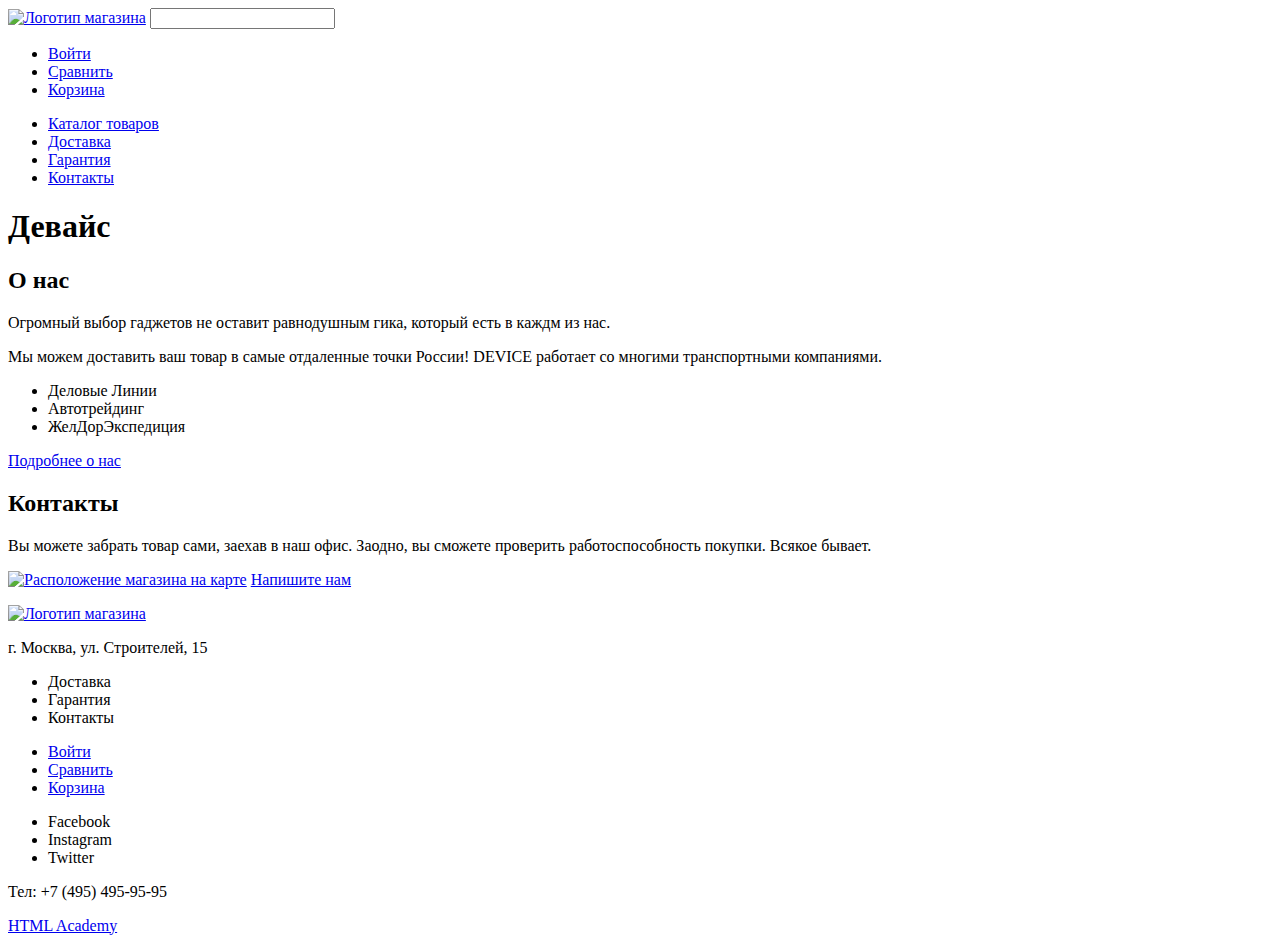
==== index.html @ 6d10e08c "Частичная разметка проекта" ====
<!DOCTYPE html>
<html lang="ru">
    <head>
        <meta charset="utf-8">
        <title>Девайс</title>
    </head>
    <body> 
        <header class="main-header">
            <nav class="header-navigation">
                <a href="#" class="main-site-logo"><img src="#" alt="Логотип магазина "DEVICE""></a>
                <input class="products-seacher" type="search">
                <ul class="user-navigation">
                    <li><a href="#">Войти</a></li>
                    <li><a href="#">Сравнить</a></li>
                    <li><a href="#">Корзина</a></li>
                </ul>
                <ul class="site-navigation">
                    <li><a href="#">Каталог товаров</a></li>
                    <li><a href="#">Доставка</a></li>
                    <li><a href="#">Гарантия</a></li>
                    <li><a href="#">Контакты</a></li>
                </ul>
            </nav>
        </header>
        <main class="container">
            <h1>Девайс</h1>
            <!--omitted page part-->
            <section class="info">
                <h2>О нас</h2>
                <p>
                  Огромный выбор гаджетов не оставит равнодушным гика,
                  который есть в каждм из нас.
                </p>
                <p>
                  Мы можем доставить ваш товар в самые отдаленные точки России! 
                  DEVICE работает со многими транспортными компаниями.
                </p>
                <ul class="info-partners-list">
                    <li class="partner-item">Деловые Линии</li>
                    <li class="partner-item">Автотрейдинг</li>
                    <li class="partner-item">ЖелДорЭкспедиция</li>
                </ul>
                <a class="button info-show-more" href="#">Подробнее о нас</a>
            </section>
            <section class="contacts">
                <h2>Контакты</h2>
                <p>
                  Вы можете забрать товар сами, заехав в наш офис. 
                  Заодно, вы сможете проверить работоспособность покупки. Всякое бывает.
                </p>
                <a href="#"><img src="#" alt="Расположение магазина на карте"></a>
                <a class="button contacts-write-us" href="#">Напишите нам</a>
            </section>
        </main>
        <footer class="main-footer">
            <p><a href="#" class="main-site-logo"><img src="#" alt="Логотип магазина "DEVICE""></a></p>
            <p class="footer-address">
              г. Москва, ул. Строителей, 15
            </p>
            <ul class="footer-features-list">
              <li class="footer-feature-item">Доставка</li>
              <li class="footer-feature-item">Гарантия</li>
              <li class="footer-feature-item">Контакты</li>
            </ul>
            <nav class="footer-navigation">
                <ul class="footer-user-navigation">
                  <li><a href="#">Войти</a></li>
                  <li><a href="#">Сравнить</a></li>
                  <li><a href="#">Корзина</a></li>
                </ul>
            </nav>
            <p class="footer-contacts"></p>
            <ul class="footer-social-list">
              <li class="footer-social-item">Facebook</li>
              <li class="footer-social-item">Instagram</li>
              <li class="footer-social-item">Twitter</li>
            </ul>
            <p class="footer-tel">
              Тел: +7 (495) 495-95-95
            </p>
            <p class="footer-copyright">
              <a href="https://htmlacademy.ru">HTML Academy</a>
            </p>
        </footer>
    </body>
</html>
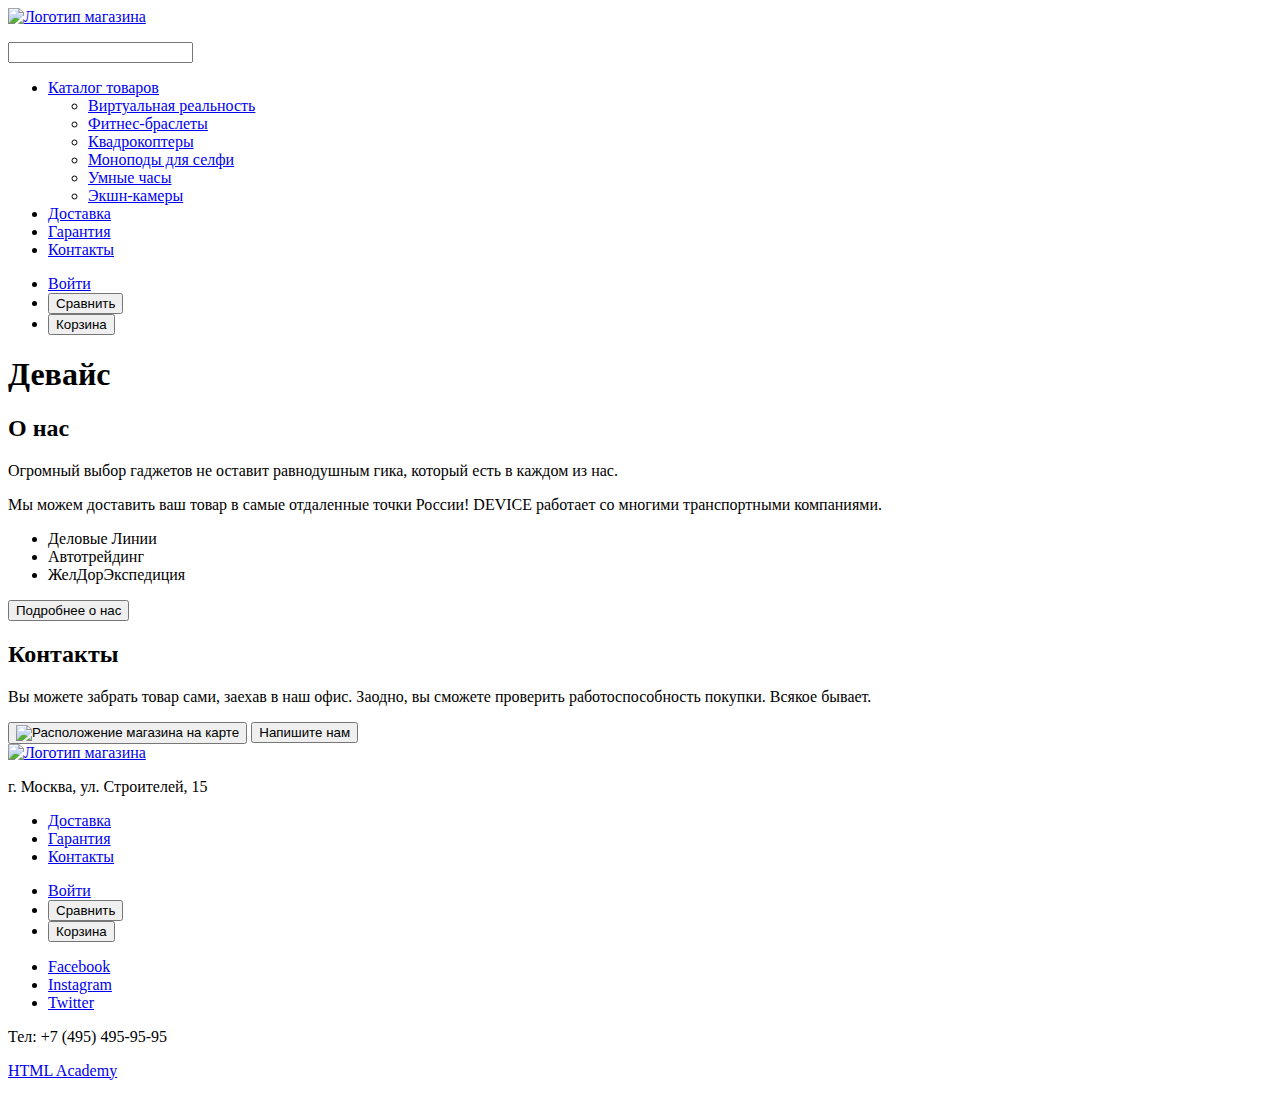
==== commit cc353180: "Подкорректировал формы" ====
--- a/index.html
+++ b/index.html
@@ -1,35 +1,75 @@
 <!DOCTYPE html>
 <html lang="ru">
     <head>
-        <meta charset="utf-8">
+        <meta charset="utf-8"> 
+        <link href="https://fonts.googleapis.com/css?family=Open+Sans:300" rel="stylesheet"> 
+        <link rel="stylesheet" href="./css/style.css">
         <title>Девайс</title>
     </head>
     <body> 
         <header class="main-header">
             <nav class="header-navigation">
-                <a href="#" class="main-site-logo"><img src="#" alt="Логотип магазина "DEVICE""></a>
-                <input class="products-seacher" type="search">
-                <ul class="user-navigation">
-                    <li><a href="#">Войти</a></li>
-                    <li><a href="#">Сравнить</a></li>
-                    <li><a href="#">Корзина</a></li>
-                </ul>
+                <a href="/" class="main-site-logo">
+                    <img src="img/content/logo-header.png" width="149" height="53" alt="Логотип магазина">
+                </a>
+                <p>
+                    <input type="search">
+                </p>
                 <ul class="site-navigation">
-                    <li><a href="#">Каталог товаров</a></li>
-                    <li><a href="#">Доставка</a></li>
-                    <li><a href="#">Гарантия</a></li>
-                    <li><a href="#">Контакты</a></li>
+                    <li>
+                        <a href="#">Каталог товаров</a>
+                        <ul class="site-navigation__catalog-list visually-hidden">
+                            <li>
+                                <a href="#">Виртуальная реальность</a>
+                            </li>
+                            <li>
+                                <a href="#">Фитнес-браслеты</a>
+                            </li>
+                            <li>
+                                <a href="#">Квадрокоптеры</a>
+                            </li>
+                            <li>
+                                <a href="#">Моноподы для селфи</a>
+                            </li>
+                            <li>
+                                <a href="#">Умные часы</a>
+                            </li>
+                            <li>
+                                <a href="#">Экшн-камеры</a>
+                            </li>
+                        </ul>
+                    </li>
+                    <li>
+                        <a href="#">Доставка</a>
+                    </li>
+                    <li>
+                        <a href="#">Гарантия</a>
+                    </li>
+                    <li>
+                        <a href="#">Контакты</a>
+                    </li>
                 </ul>
             </nav>
+            <ul class="user-menu">
+                <li>
+                    <a href="#" class="button-log-in">Войти</a>
+                </li>
+                <li>
+                    <button type="button">Сравнить</button>
+                </li>
+                <li>
+                    <button type="button">Корзина</button>
+                </li>
+            </ul>
         </header>
         <main class="container">
-            <h1>Девайс</h1>
+            <h1 class="visually-hidden">Девайс</h1>
             <!--omitted page part-->
             <section class="info">
-                <h2>О нас</h2>
+                <h2 class="h2-index">О нас</h2>
                 <p>
                   Огромный выбор гаджетов не оставит равнодушным гика,
-                  который есть в каждм из нас.
+                  который есть в каждом из нас.
                 </p>
                 <p>
                   Мы можем доставить ваш товар в самые отдаленные точки России! 
@@ -40,47 +80,93 @@
                     <li class="partner-item">Автотрейдинг</li>
                     <li class="partner-item">ЖелДорЭкспедиция</li>
                 </ul>
-                <a class="button info-show-more" href="#">Подробнее о нас</a>
+                <button type="button" class="button">Подробнее о нас</button>
             </section>
             <section class="contacts">
-                <h2>Контакты</h2>
+                <h2 class="h2-index">Контакты</h2>
                 <p>
                   Вы можете забрать товар сами, заехав в наш офис. 
                   Заодно, вы сможете проверить работоспособность покупки. Всякое бывает.
                 </p>
-                <a href="#"><img src="#" alt="Расположение магазина на карте"></a>
-                <a class="button contacts-write-us" href="#">Напишите нам</a>
+                <button type="button">
+                    <img src="img/content/map.png" width="560" height="222" alt="Расположение магазина на карте">
+                </button>
+                <button type="button" class="button">Напишите нам</button>
             </section>
         </main>
         <footer class="main-footer">
-            <p><a href="#" class="main-site-logo"><img src="#" alt="Логотип магазина "DEVICE""></a></p>
+            <a href="/" class="main-site-logo">
+                <img src="img/content/logo-footer.png" width="149" height="53" alt="Логотип магазина">
+            </a>
             <p class="footer-address">
               г. Москва, ул. Строителей, 15
             </p>
             <ul class="footer-features-list">
-              <li class="footer-feature-item">Доставка</li>
-              <li class="footer-feature-item">Гарантия</li>
-              <li class="footer-feature-item">Контакты</li>
+              <li class="footer-feature-item">
+                  <a href="#">Доставка</a>
+                </li>
+              <li class="footer-feature-item">
+                  <a href="#">Гарантия</a>
+              </li>
+              <li class="footer-feature-item">
+                  <a href="#">Контакты</a>
+              </li>
             </ul>
             <nav class="footer-navigation">
                 <ul class="footer-user-navigation">
-                  <li><a href="#">Войти</a></li>
-                  <li><a href="#">Сравнить</a></li>
-                  <li><a href="#">Корзина</a></li>
+                  <li>
+                      <a href="#" class="button-log-in">Войти</a>
+                  </li>
+                  <li>
+                      <button type="button">Сравнить</button>
+                  </li>
+                  <li>
+                      <button type="button">Корзина</button>
+                  </li>
                 </ul>
             </nav>
-            <p class="footer-contacts"></p>
             <ul class="footer-social-list">
-              <li class="footer-social-item">Facebook</li>
-              <li class="footer-social-item">Instagram</li>
-              <li class="footer-social-item">Twitter</li>
+                <li class="footer-social-item">
+                    <a href="#">Facebook</a>
+                </li>
+                <li class="footer-social-item">
+                    <a href="#">Instagram</a>
+                </li>
+                <li class="footer-social-item">
+                    <a href="#">Twitter</a>
+                </li>
             </ul>
             <p class="footer-tel">
               Тел: +7 (495) 495-95-95
             </p>
             <p class="footer-copyright">
-              <a href="https://htmlacademy.ru">HTML Academy</a>
+              <a href="https://htmlacademy.ru/intensive/htmlcss">HTML Academy</a>
             </p>
         </footer>
+
+        <template>
+            <div class="popup-write-us">
+                <form action="#" method="POST">
+                    <label for="popup-write-us__name">
+                        <span>Ваше имя:</span>
+                    </label>
+                    <input type="text" name="username" id="popup-write-us__name" placeholder="Имя Фамилия">
+                    <label for="popup-write-us__email">
+                        <span>Ваш e-mail:</span>
+                    </label>
+                    <input type="text" name="email" id="popup-write-us__email" placeholder="email@example.com">
+                    <label for="popup-write-us__leter">
+                        <span>Текст письма:</span>
+                    </label>
+                    <textarea name="message" id="popup-write-us__leter" cols="30" rows="10" placeholder="В свободной форме"></textarea>
+                    <button type="button">Закрыть</button>
+                    <button type="submit">Отправить</button>
+                </form>
+            </div>
+            <div class="popup-map">
+                <img src="img/content/map.png" alt="Расположение магазина на карте">
+                <button type="button">Закрыть</button>
+            </div>
+        </template>
     </body>
 </html>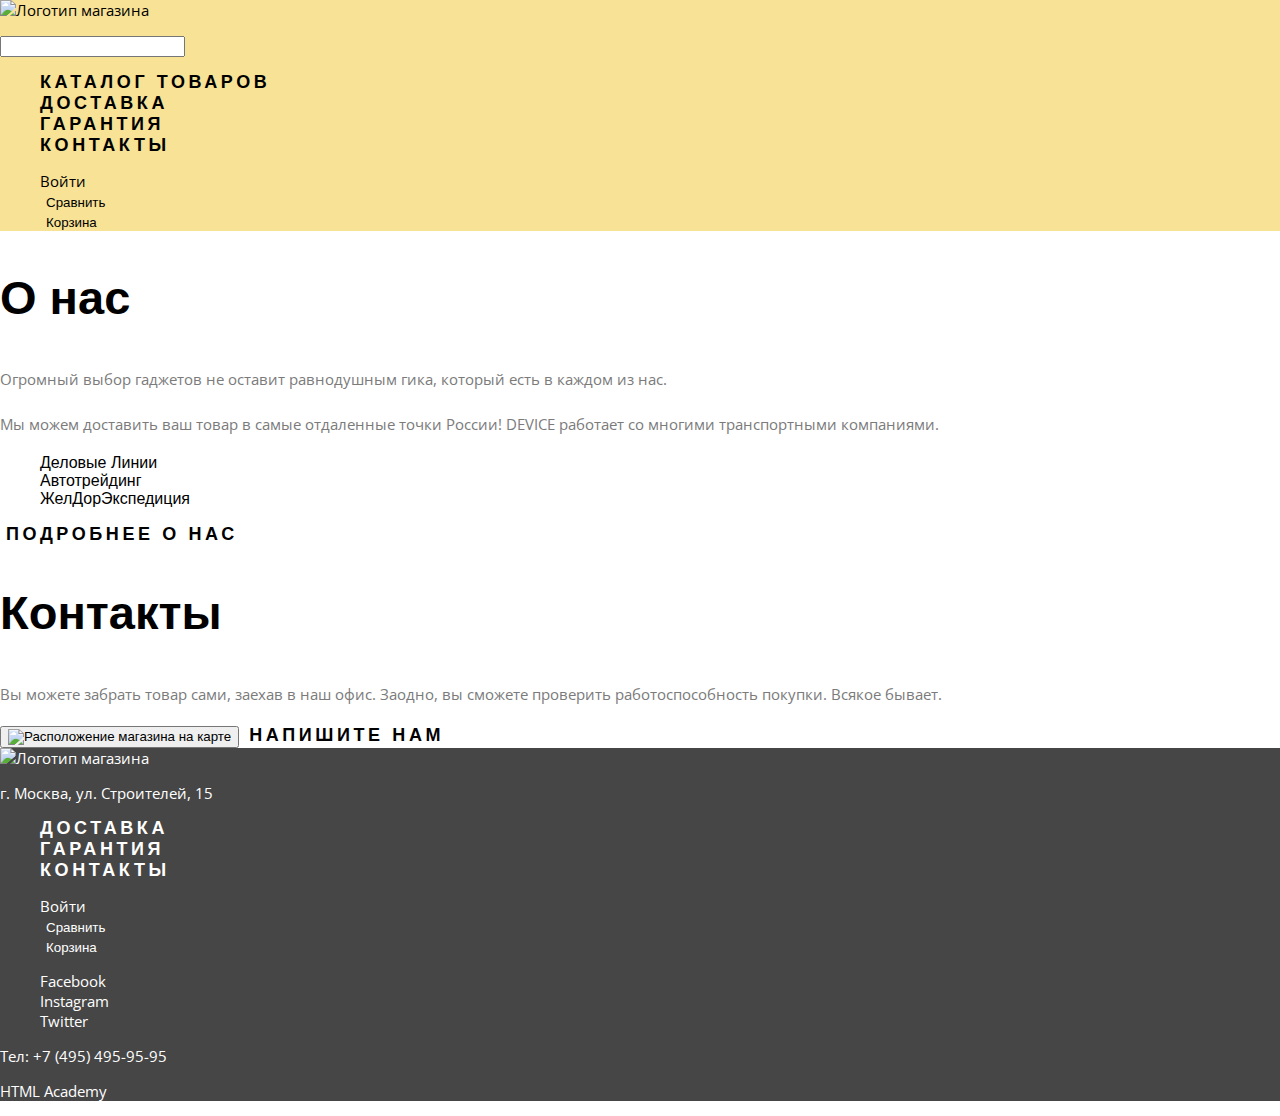
==== commit d76f8d53: "Исправил замечания" ====
--- a/index.html
+++ b/index.html
@@ -2,6 +2,7 @@
 <html lang="ru">
     <head>
         <meta charset="utf-8"> 
+        <link rel="stylesheet" href="./css/normalize.css">
         <link href="https://fonts.googleapis.com/css?family=Open+Sans:300" rel="stylesheet"> 
         <link rel="stylesheet" href="./css/style.css">
         <title>Девайс</title>
@@ -15,10 +16,10 @@
                 <p>
                     <input type="search">
                 </p>
-                <ul class="site-navigation">
+                <ul class="nobase-list-style site-navigation-list">
                     <li>
-                        <a href="#">Каталог товаров</a>
-                        <ul class="site-navigation__catalog-list visually-hidden">
+                        <a href="#" class="site-navigation-item">Каталог товаров</a>
+                        <ul class="nobase-list-style site-navigation__catalog-list visually-hidden">
                             <li>
                                 <a href="#">Виртуальная реальность</a>
                             </li>
@@ -40,25 +41,25 @@
                         </ul>
                     </li>
                     <li>
-                        <a href="#">Доставка</a>
+                        <a href="#" class="site-navigation-item">Доставка</a>
                     </li>
                     <li>
-                        <a href="#">Гарантия</a>
+                        <a href="#" class="site-navigation-item">Гарантия</a>
                     </li>
                     <li>
-                        <a href="#">Контакты</a>
+                        <a href="#" class="site-navigation-item">Контакты</a>
                     </li>
                 </ul>
             </nav>
-            <ul class="user-menu">
+            <ul class="nobase-list-style user-menu">
                 <li>
                     <a href="#" class="button-log-in">Войти</a>
                 </li>
                 <li>
-                    <button type="button">Сравнить</button>
+                    <button type="button" class="custom-button">Сравнить</button>
                 </li>
                 <li>
-                    <button type="button">Корзина</button>
+                    <button type="button" class="custom-button">Корзина</button>
                 </li>
             </ul>
         </header>
@@ -66,32 +67,32 @@
             <h1 class="visually-hidden">Девайс</h1>
             <!--omitted page part-->
             <section class="info">
-                <h2 class="h2-index">О нас</h2>
-                <p>
+                <h2 class="section-name">О нас</h2>
+                <p class="context-info">
                   Огромный выбор гаджетов не оставит равнодушным гика,
                   который есть в каждом из нас.
                 </p>
-                <p>
+                <p class="context-info">
                   Мы можем доставить ваш товар в самые отдаленные точки России! 
                   DEVICE работает со многими транспортными компаниями.
                 </p>
-                <ul class="info-partners-list">
+                <ul class="nobase-list-style info-partners-list">
                     <li class="partner-item">Деловые Линии</li>
                     <li class="partner-item">Автотрейдинг</li>
                     <li class="partner-item">ЖелДорЭкспедиция</li>
                 </ul>
-                <button type="button" class="button">Подробнее о нас</button>
+                <button type="button" class="button custom-button">Подробнее о нас</button>
             </section>
             <section class="contacts">
-                <h2 class="h2-index">Контакты</h2>
-                <p>
+                <h2 class="section-name">Контакты</h2>
+                <p class="context-info">
                   Вы можете забрать товар сами, заехав в наш офис. 
                   Заодно, вы сможете проверить работоспособность покупки. Всякое бывает.
                 </p>
                 <button type="button">
                     <img src="img/content/map.png" width="560" height="222" alt="Расположение магазина на карте">
                 </button>
-                <button type="button" class="button">Напишите нам</button>
+                <button type="button" class="button custom-button">Напишите нам</button>
             </section>
         </main>
         <footer class="main-footer">
@@ -99,33 +100,31 @@
                 <img src="img/content/logo-footer.png" width="149" height="53" alt="Логотип магазина">
             </a>
             <p class="footer-address">
-              г. Москва, ул. Строителей, 15
+                г. Москва, ул. Строителей, 15
             </p>
-            <ul class="footer-features-list">
-              <li class="footer-feature-item">
-                  <a href="#">Доставка</a>
+            <ul class="nobase-list-style footer-features-list">
+                <li class="footer-feature-item">
+                    <a href="#">Доставка</a>
                 </li>
-              <li class="footer-feature-item">
-                  <a href="#">Гарантия</a>
-              </li>
-              <li class="footer-feature-item">
-                  <a href="#">Контакты</a>
-              </li>
+                <li class="footer-feature-item">
+                    <a href="#">Гарантия</a>
+                </li>
+                <li class="footer-feature-item">
+                    <a href="#">Контакты</a>
+                </li>
             </ul>
-            <nav class="footer-navigation">
-                <ul class="footer-user-navigation">
-                  <li>
-                      <a href="#" class="button-log-in">Войти</a>
-                  </li>
-                  <li>
-                      <button type="button">Сравнить</button>
-                  </li>
-                  <li>
-                      <button type="button">Корзина</button>
-                  </li>
-                </ul>
-            </nav>
-            <ul class="footer-social-list">
+            <ul class="nobase-list-style footer-user-navigation">
+                <li>
+                    <a href="#" class="button-log-in">Войти</a>
+                </li>
+                <li>
+                    <button type="button" class="custom-button">Сравнить</button>
+                </li>
+                <li>
+                    <button type="button" class="custom-button">Корзина</button>
+                </li>
+            </ul>
+            <ul class="nobase-list-style footer-social-list">
                 <li class="footer-social-item">
                     <a href="#">Facebook</a>
                 </li>
@@ -137,10 +136,10 @@
                 </li>
             </ul>
             <p class="footer-tel">
-              Тел: +7 (495) 495-95-95
+                Тел: +7 (495) 495-95-95
             </p>
             <p class="footer-copyright">
-              <a href="https://htmlacademy.ru/intensive/htmlcss">HTML Academy</a>
+                <a href="https://htmlacademy.ru/intensive/htmlcss">HTML Academy</a>
             </p>
         </footer>
 
@@ -159,13 +158,13 @@
                         <span>Текст письма:</span>
                     </label>
                     <textarea name="message" id="popup-write-us__leter" cols="30" rows="10" placeholder="В свободной форме"></textarea>
-                    <button type="button">Закрыть</button>
-                    <button type="submit">Отправить</button>
+                    <button type="button" class="custom-button">Закрыть</button>
+                    <button type="submit" class="custom-button">Отправить</button>
                 </form>
             </div>
             <div class="popup-map">
                 <img src="img/content/map.png" alt="Расположение магазина на карте">
-                <button type="button">Закрыть</button>
+                <button type="button" class="custom-button">Закрыть</button>
             </div>
         </template>
     </body>
--- a/css/style.css
+++ b/css/style.css
@@ -0,0 +1,140 @@
+@font-face{
+    font-family: 'Gilroy ExtraBold';
+    src: local('Gilroy ExtraBold')  
+        url('./fonts/gilroy-extrabold-webfont.woff2'),
+        url('./fonts/gilroy-extrabold-webfont.woff');
+}
+
+@font-face{
+    font-family: 'Gilroy Light';
+    src: local('Gilroy Light') 
+        url('./fonts/gilroy-light-webfont.woff2'),
+        url('./fonts/gilroy-light-webfont.woff');
+}
+
+body{
+    margin: 0;
+    padding: 0;
+    font-family: 'Open Sans', 'Arial', sans-serif;
+    font-size: 15px;
+    color: #7b7b7b;
+}
+
+a{
+    text-decoration: none;
+    color: black;
+}
+
+.nobase-list-style{
+    list-style-type: none;
+}
+
+.name-page{
+    font-family: 'Gilroy ExtraBold', 'Verdana', sans-serif;
+    font-size: 47px;
+    color: black;
+}
+
+.visually-hidden{
+    display: none;
+}
+
+.filter-parameter-name,
+.catalog-item-name{
+    font-family: 'Gilroy ExtraBold', 'Verdana', sans-serif;
+    color: black;
+    font-size: 18px;
+}
+
+.context-info{
+    line-height: 30px;
+}
+
+.main-footer{
+    background-color: #464646;
+}
+
+.main-footer,
+.main-footer a{
+    color: white;
+}
+
+.main-header{
+    background-color: #f7e296;
+}
+
+.filter-item label{
+    color: black;
+}
+
+.section-name,
+.site-navigation-item,
+.button,
+.footer-feature-item,
+.partner-item{
+    font-family: 'Gilroy ExtraBold', 'Verdana', sans-serif;
+    font-size: 18px;
+}
+
+.partner-item{
+    font-size: 16px;
+    color: black;
+}
+
+.section-name{
+    color: black;
+    font-size: 47px;
+}
+
+.catalog-form-name{
+    font-family: 'Gilroy ExtraBold', 'Verdana', sans-serif;
+    color: black;
+    font-size: 16px;
+}
+
+.button,
+.catalog-form-name,
+.site-navigation-item,
+.footer-feature-item{
+    letter-spacing: 0.2em;
+}
+
+.breadcrumbs a{
+    font-size: 14px;
+    color: #bcbcbc;
+}
+
+.catalog-item-price{
+    font-family: 'Gilroy Light', 'Tahoma', sans-serif;
+    font-size: 16px;
+    font-weight: 100;
+}
+
+.custom-button{
+    border: none;
+    background-color: inherit;
+}
+
+.main-footer .custom-button{
+    color: inherit;
+}
+
+.button-log-out{
+    color: inherit;
+}
+
+.main-footer .button-log-out{
+    color: #676767;
+}
+
+.main-header .username{
+    color: black;
+}
+
+.site-navigation-item,
+.footer-feature-item,
+.button,
+.catalog-form-name{
+    text-transform: uppercase;
+    font-weight: 700;
+}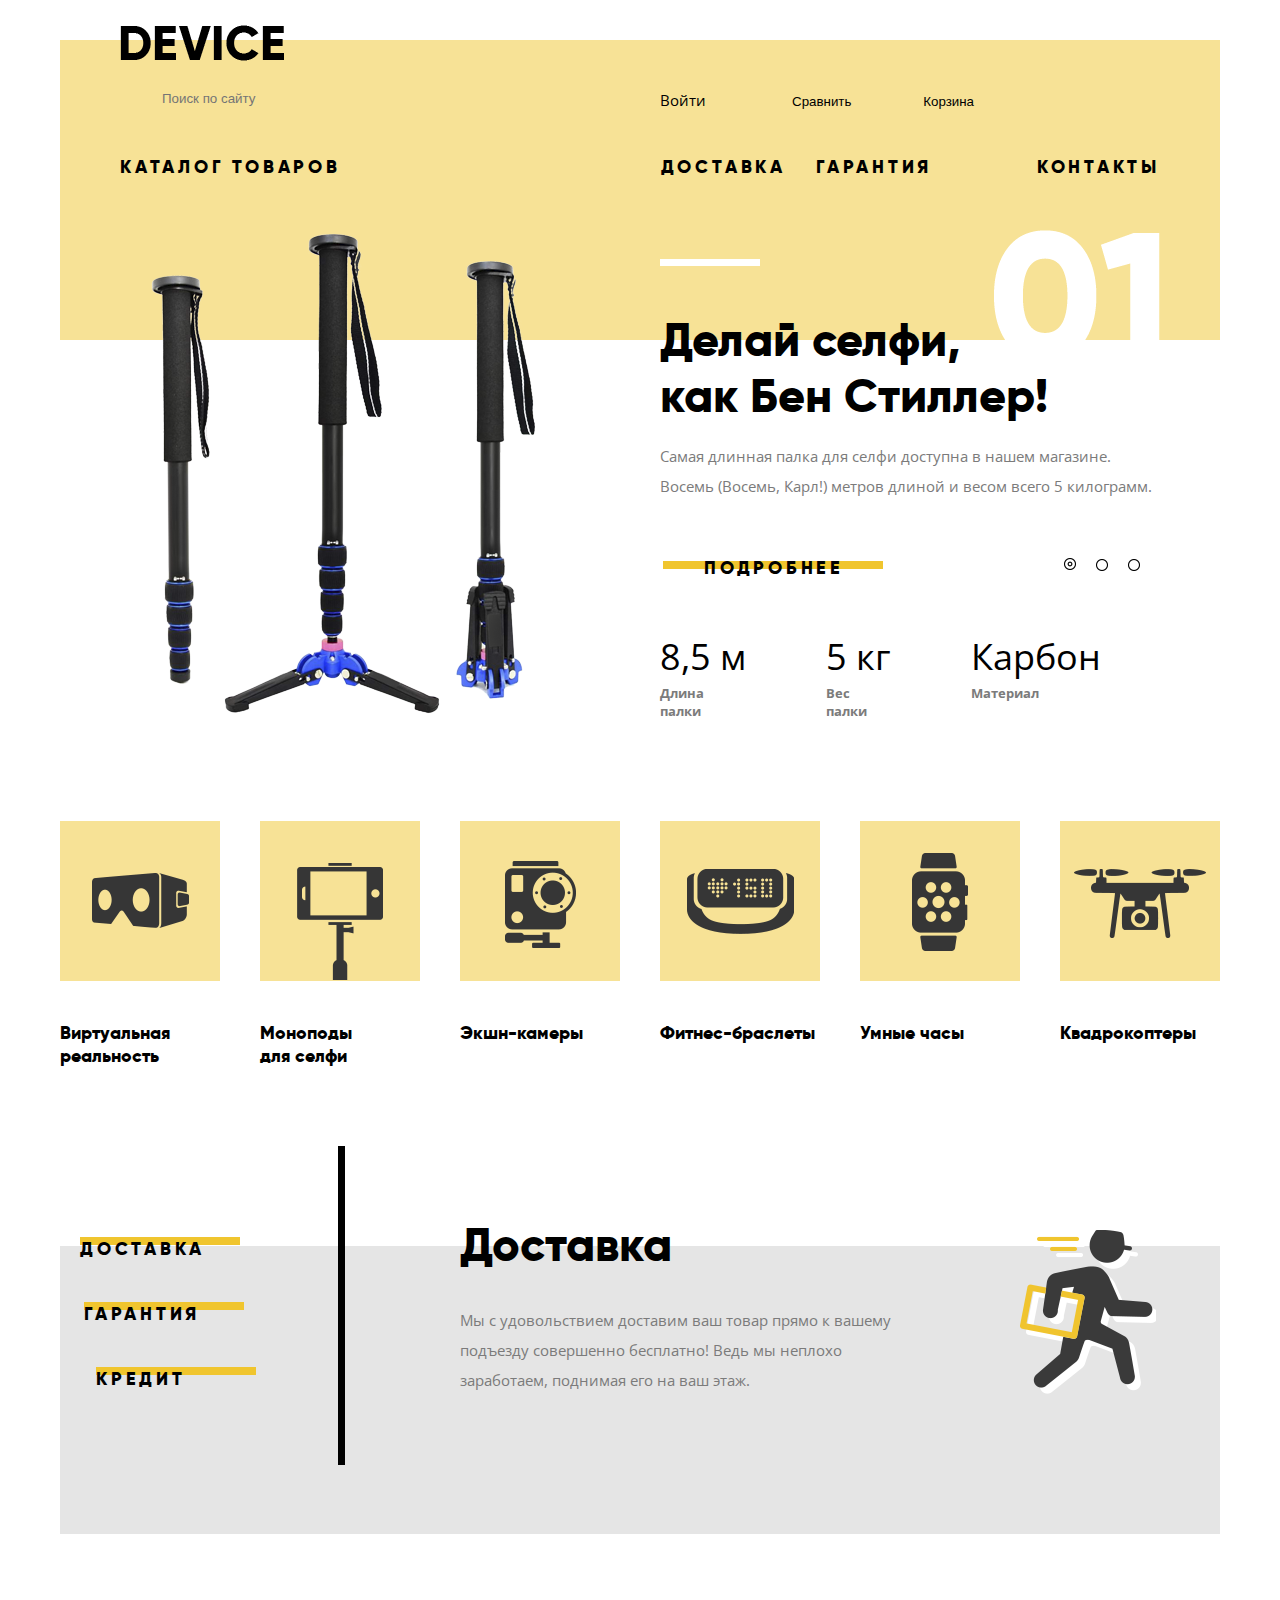
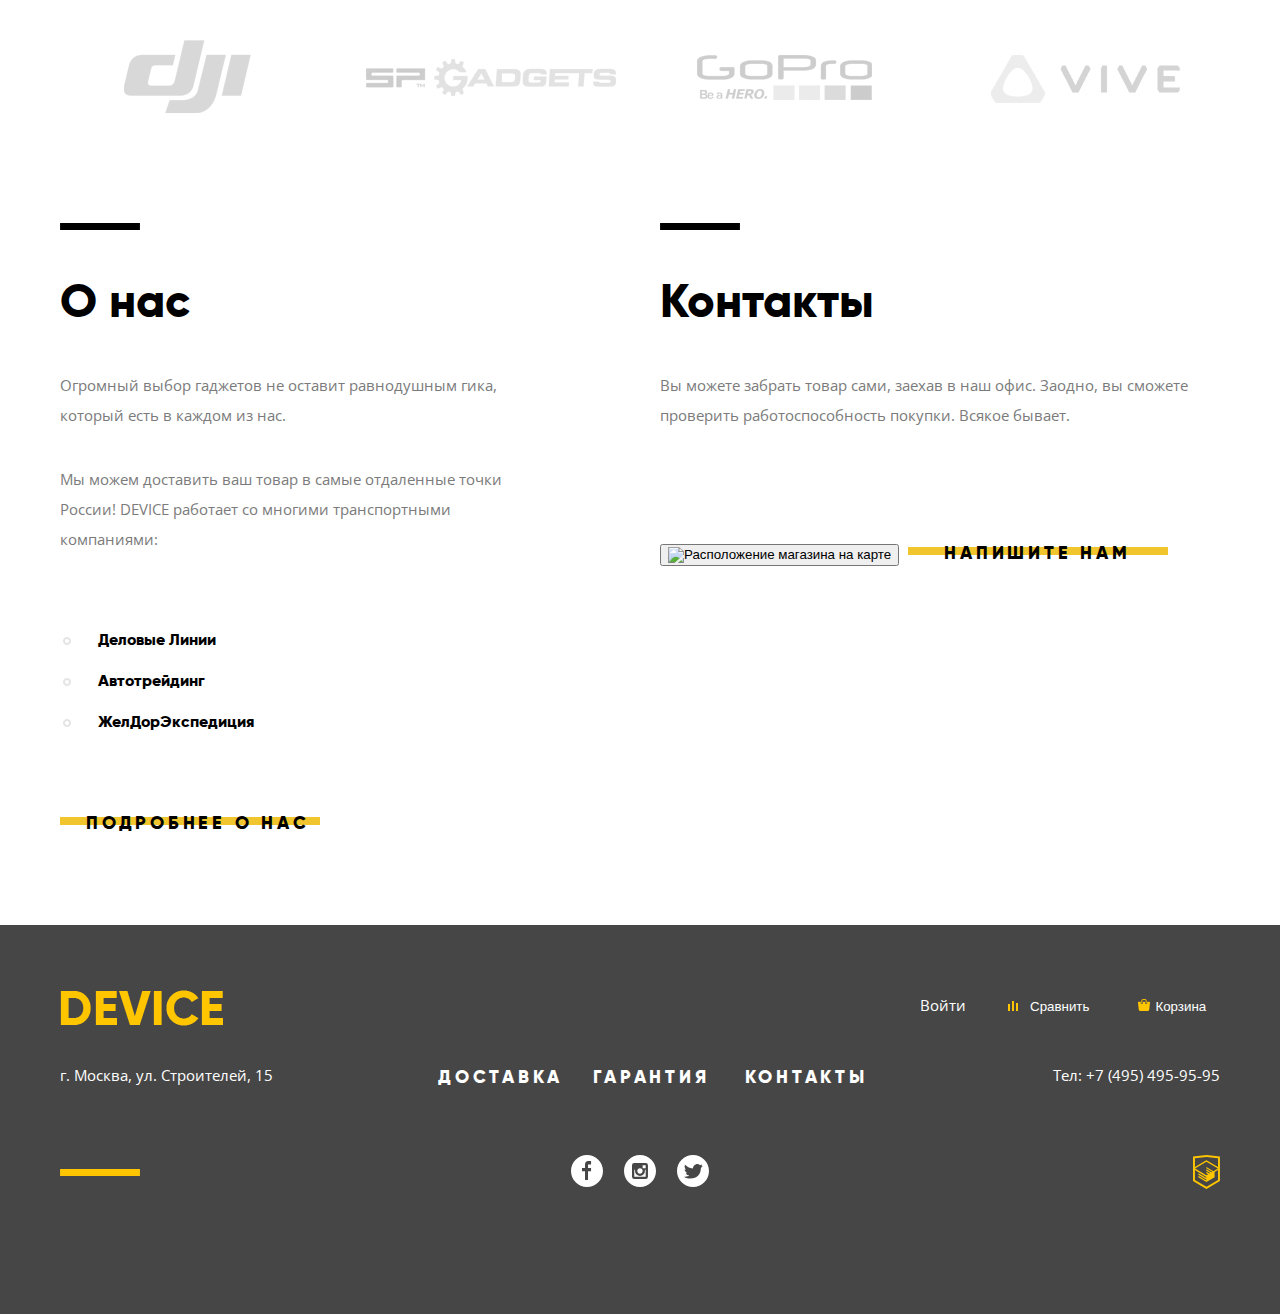
==== commit d8d0d44b: "Всё, кроме интерактивности" ====
--- a/index.html
+++ b/index.html
@@ -8,139 +8,375 @@
         <title>Девайс</title>
     </head>
     <body> 
-        <header class="main-header">
-            <nav class="header-navigation">
-                <a href="/" class="main-site-logo">
-                    <img src="img/content/logo-header.png" width="149" height="53" alt="Логотип магазина">
-                </a>
-                <p>
-                    <input type="search">
-                </p>
-                <ul class="nobase-list-style site-navigation-list">
-                    <li>
-                        <a href="#" class="site-navigation-item">Каталог товаров</a>
-                        <ul class="nobase-list-style site-navigation__catalog-list visually-hidden">
-                            <li>
-                                <a href="#">Виртуальная реальность</a>
-                            </li>
-                            <li>
-                                <a href="#">Фитнес-браслеты</a>
-                            </li>
-                            <li>
-                                <a href="#">Квадрокоптеры</a>
-                            </li>
-                            <li>
-                                <a href="#">Моноподы для селфи</a>
-                            </li>
-                            <li>
-                                <a href="#">Умные часы</a>
-                            </li>
-                            <li>
-                                <a href="#">Экшн-камеры</a>
-                            </li>
-                        </ul>
-                    </li>
-                    <li>
-                        <a href="#" class="site-navigation-item">Доставка</a>
-                    </li>
-                    <li>
-                        <a href="#" class="site-navigation-item">Гарантия</a>
-                    </li>
-                    <li>
-                        <a href="#" class="site-navigation-item">Контакты</a>
-                    </li>
-                </ul>
-            </nav>
-            <ul class="nobase-list-style user-menu">
-                <li>
-                    <a href="#" class="button-log-in">Войти</a>
-                </li>
-                <li>
-                    <button type="button" class="custom-button">Сравнить</button>
-                </li>
-                <li>
-                    <button type="button" class="custom-button">Корзина</button>
-                </li>
-            </ul>
+        <header class="main-header index">
+            <div class="container vertical-wrapper">
+                <div class="horizontal-wrapper">
+                    <ul class="nobase-list-style user-menu">
+                        <li>
+                            <a href="#" class="button-log-in">Войти</a>
+                        </li>
+                        <li>
+                            <button type="button" class="custom-button">Сравнить</button>
+                        </li>
+                        <li>
+                            <button type="button" class="custom-button">Корзина</button> 
+                        </li>
+                    </ul>
+                </div>
+                <nav class="header-navigation">
+                    <a href="/" class="main-site-logo">
+                        <img src="./img/content/logo-header.png" alt="">
+                    </a>
+                    <p class="site-searcher">
+                        <input type="search" id="site-searcher" placeholder="Поиск по сайту">
+                    </p>
+                    <ul class="nobase-list-style site-navigation-list">
+                        <li>
+                            <a href="#" class="site-navigation-item">Каталог товаров</a>
+                            <ul class="nobase-list-style site-navigation__catalog-list visually-hidden">
+                                <li>
+                                    <a href="#">Виртуальная реальность</a>
+                                </li>
+                                <li>
+                                    <a href="#">Фитнес-браслеты</a>
+                                </li>
+                                <li>
+                                    <a href="#">Квадрокоптеры</a>
+                                </li>
+                                <li>
+                                    <a href="#">Моноподы для селфи</a>
+                                </li>
+                                <li>
+                                    <a href="#">Умные часы</a>
+                                </li>
+                                <li>
+                                    <a href="#">Экшн-каме-menuры</a>
+                                </li>
+                            </ul>
+                        </li>
+                        <li>
+                            <a href="#" class="site-navigation-item">Доставка</a>
+                        </li>
+                        <li>
+                            <a href="#" class="site-navigation-item">Гарантия</a>
+                        </li>
+                        <li>
+                            <a href="#" class="site-navigation-item">Контакты</a>
+                        </li>
+                    </ul>
+                </nav>
+            </div>
         </header>
         <main class="container">
             <h1 class="visually-hidden">Девайс</h1>
-            <!--omitted page part-->
-            <section class="info">
-                <h2 class="section-name">О нас</h2>
-                <p class="context-info">
-                  Огромный выбор гаджетов не оставит равнодушным гика,
-                  который есть в каждом из нас.
-                </p>
-                <p class="context-info">
-                  Мы можем доставить ваш товар в самые отдаленные точки России! 
-                  DEVICE работает со многими транспортными компаниями.
-                </p>
-                <ul class="nobase-list-style info-partners-list">
-                    <li class="partner-item">Деловые Линии</li>
-                    <li class="partner-item">Автотрейдинг</li>
-                    <li class="partner-item">ЖелДорЭкспедиция</li>
+            <section class="slider">
+                <h2 class="visually-hidden"></h2>
+                <ul class="slider-list nobase-list-style">
+                    <li class="slider-item current-slider">
+                        <h3 class="visually-hidden"></h3>
+                        <div class="horizontal-wrapper">
+                            <a href="#" class="item-image">
+                                <img src="./img/content/slider-item-1.png" alt="">
+                            </a>
+                            <div class="vertical-wrapper slider-item-info">
+                                <b class="slider-item-slogan">Делай селфи, <br> как Бен Стиллер!</b>
+                                <p class="slider-item-description">
+                                    Самая длинная палка для селфи доступна в нашем магазине. <br>
+                                    Восемь (Восемь, Карл!) метров длиной и весом всего 5 килограмм.
+                                </p>
+                                <button type="button" class="button custom-button">Подробнее</button>
+                                <h4 class="visually-hidden"></h4>
+                                <ul class="item-feature-list nobase-list-style">
+                                    <li>
+                                        <h5 class="item-feature-name">Длина палки</h5>
+                                        <span class="item-feature-value">8,5 м</span>
+                                    </li>
+                                    <li>
+                                        <h5 class="item-feature-name">Вес палки</h5>
+                                        <span class="item-feature-value">5 кг</span>
+                                    </li>
+                                    <li>
+                                        <h5 class="item-feature-name">Материал</h5>
+                                        <span class="item-feature-value">Карбон</span>
+                                    </li>
+                                </ul>
+                            </div>
+                        </div>
+                    </li>
+                    <li class="slider-item">
+                        <h3 class="visually-hidden"></h3>
+                        <div class="horizontal-wrapper">
+                            <a href="#" class="item-image">
+                                <img src="./img/content/slider-item-2.png" alt="">
+                            </a>
+                            <div class="vertical-wrapper slider-item-info">
+                                <b class="slider-item-slogan">Худеем <br> правильно!</b>
+                                <p class="slider-item-description">
+                                    Мотивирующие фитнес-браслеты помогут найти в себе силы <br>
+                                    не пропускать занятия и соблюдать диету.
+                                </p>
+                                <button type="button" class="button custom-button">Подробнее</button>
+                                <ul class="item-feature-list nobase-list-style">
+                                    <li>
+                                        <h5 class="item-feature-name">Без подзарядки</h5>
+                                        <span class="item-feature-value">48 часов</span>
+                                    </li>
+                                </ul>
+                            </div>
+                        </div>
+                    </li>
+                    <li class="slider-item">
+                        <h3 class="visually-hidden"></h3>
+                        <div class="horizontal-wrapper">
+                            <a href="#" class="item-image">
+                                <img src="./img/content/slider-item-3.png" alt="">
+                            </a>
+                            <div class="vertical-wrapper slider-item-info">
+                                <b class="slider-item-slogan">Порхает как бабочка, <br>жалит как пчела!</b>
+                                <p class="slider-item-description">
+                                    Этот обычный, на первый взгляд, квадрокоптер оснащен <br> 
+                                    мощным лазером, замаскированным под стандартную камеру.
+                                </p>
+                                <button type="button" class="button custom-button">Подробнее</button>
+                                <ul class="item-feature-list nobase-list-style">
+                                    <li>
+                                        <h5 class="item-feature-name">Дальность полета</h5>
+                                        <span class="item-feature-value">800 м</span>
+                                    </li>
+                                    <li>
+                                        <h5 class="item-feature-name">Радиус поражения</h5>
+                                        <span class="item-feature-value">50 м</span>
+                                    </li>
+                                </ul>
+                            </div>
+                        </div>
+                    </li>
                 </ul>
-                <button type="button" class="button custom-button">Подробнее о нас</button>
+                <ul class="slider-icon-list nobase-list-style">
+                    <li class="slider-icon-item slider-icon-1 current-slider-icon"></li>
+                    <li class="slider-icon-item slider-icon-2"></li>
+                    <li class="slider-icon-item slider-icon-3"></li>
+                </ul>
             </section>
-            <section class="contacts">
-                <h2 class="section-name">Контакты</h2>
-                <p class="context-info">
-                  Вы можете забрать товар сами, заехав в наш офис. 
-                  Заодно, вы сможете проверить работоспособность покупки. Всякое бывает.
-                </p>
-                <button type="button">
-                    <img src="img/content/map.png" width="560" height="222" alt="Расположение магазина на карте">
-                </button>
-                <button type="button" class="button custom-button">Напишите нам</button>
+            <section class="product-category">
+                <h2 class="visually-hidden">Категории товаров</h2>
+                <ul class="product-category-list nobase-list-style">
+                    <li class="product-category-item">
+                        <h3 class="product-category-name">Виртуальная реальность</h3>
+                        <a href="#">
+                            <img src="./img/decorative/product-category-1.png" alt="">
+                        </a>
+                    </li>
+                    <li class="product-category-item">
+                        <h3 class="product-category-name">Моноподы <br> для селфи</h3>
+                        <a href="#">
+                            <img src="./img/decorative/product-category-2.png" alt="">
+                        </a>
+                    </li>
+                    <li class="product-category-item">
+                        <h3 class="product-category-name">Экшн-камеры</h3>
+                        <a href="#">
+                            <img src="./img/decorative/product-category-3.png" alt="">
+                        </a>
+                    </li>
+                    <li class="product-category-item">
+                        <h3 class="product-category-name">Фитнес-браслеты</h3>
+                        <a href="#">
+                            <img src="./img/decorative/product-category-4.png" alt="">
+                        </a>
+                    </li>
+                    <li class="product-category-item">
+                        <h3 class="product-category-name">Умные часы</h3>
+                        <a href="#">
+                            <img src="./img/decorative/product-category-5.png" alt="">
+                        </a>
+                    </li>
+                    <li class="product-category-item">
+                        <h3 class="product-category-name">Квадрокоптеры</h3>
+                        <a href="#">
+                            <img src="./img/decorative/product-category-6.png" alt="">
+                        </a>
+                    </li>
+                </ul>
             </section>
+            <section class="service">
+                <h2 class="visually-hidden"></h2>
+                <div class="system">
+                    <ul class="service-list nobase-list-style">
+                        <li class="service-item service-delivery current-service">
+                            <div class="service-info">
+                                <h3 class="service-name">Доставка</h3>
+                                <p class="service-description">
+                                    Мы с удовольствием доставим ваш товар прямо к вашему <br>
+                                    подъезду совершенно бесплатно! Ведь мы неплохо <br>
+                                    заработаем, поднимая его на ваш этаж.
+                                </p>
+                            </div>
+                            <button type="button" class="button custom-button">Доставка</button>
+                        </li>
+                        <li class="service-item service-warranty">
+                            <div class="service-info">
+                                <h3 class="service-name">Гарантия</h3>
+                                <p class="service-description">
+                                    Если из-за возгорания купленного у нас товара у вас сгорит дом — <br> 
+                                    не переживайте, мы выдадим вам новый. <br>
+                                    Товар, не дом, конечно же.
+                                </p>
+                            </div>
+                            <button type="button" class="button custom-button">Гарантия</button>
+                        </li>
+                        <li class="service-item service-credit">
+                            <div class="service-info">
+                                <h3 class="service-name">Кредит</h3>
+                                <p class="service-description">
+                                    Залезть в долговую яму стало проще! Кредитные консультанты <br>
+                                    подберут для вас наиболее выгодные <br>
+                                    условия кредита. Выгодные для нашего банка, разумеется.
+                                </p>
+                            </div>
+                            <button type="button" class="button custom-button">Кредит</button>
+                        </li>
+                    </ul>
+                </div>
+            </section>
+            <section class="logotype">
+                <h2 class="visually-hidden"></h2>
+                <ul class="logotype-list nobase-list-style">
+                    <li class="logotype-item">
+                        <h3 class="visually-hidden"></h3>
+                        <a href="#">
+                            <img src="./img/content/dj-logo-disactive.png" alt="">
+                        </a>
+                    </li>
+                    <li class="logotype-item">
+                        <h3 class="visually-hidden"></h3>
+                        <a href="#">
+                            <img src="./img/content/spgadgets-logo-disactive.png" alt="">
+                        </a>
+                    </li>
+                    <li class="logotype-item">
+                        <h3 class="visually-hidden"></h3>
+                        <a href="#">
+                            <img src="./img/content/gopro-logo-disactive.png" alt="">
+                        </a>
+                    </li>
+                    <li class="logotype-item">
+                        <h3 class="visually-hidden"></h3>
+                        <a href="#">
+                            <img src="./img/content/vive-logo-disactive.png" alt="">
+                        </a>
+                    </li>
+                </ul>
+            </section>
+            <div class="horizontal-wrapper">
+                <section class="info">
+                    <h2 class="index-section-name">О нас</h2>
+                    <p class="context-info">
+                      Огромный выбор гаджетов не оставит равнодушным гика, <br>
+                      который есть в каждом из нас.
+                    </p>
+                    <p class="context-info">
+                      Мы можем доставить ваш товар в самые отдаленные точки <br> России! 
+                      DEVICE работает со многими транспортными компаниями:
+                    </p>
+                    <ul class="nobase-list-style info-partners-list">
+                        <li class="partner-item">Деловые Линии</li>
+                        <li class="partner-item">Автотрейдинг</li>
+                        <li class="partner-item">ЖелДорЭкспедиция</li>
+                    </ul>
+                    <button type="button" class="button custom-button">Подробнее о нас</button>
+                </section>
+                <section class="contacts">
+                    <h2 class="index-section-name">Контакты</h2>
+                    <p class="context-info">
+                      Вы можете забрать товар сами, заехав в наш офис. 
+                      Заодно, вы сможете <br> проверить работоспособность покупки. Всякое бывает.
+                    </p>
+                    <button type="button">
+                        <img src="img/content/map.png" width="560" height="222" alt="Расположение магазина на карте">
+                    </button>
+                    <button type="button" class="button custom-button">Напишите нам</button>
+                </section>
+            </div>
         </main>
         <footer class="main-footer">
-            <a href="/" class="main-site-logo">
-                <img src="img/content/logo-footer.png" width="149" height="53" alt="Логотип магазина">
-            </a>
-            <p class="footer-address">
-                г. Москва, ул. Строителей, 15
-            </p>
-            <ul class="nobase-list-style footer-features-list">
-                <li class="footer-feature-item">
-                    <a href="#">Доставка</a>
-                </li>
-                <li class="footer-feature-item">
-                    <a href="#">Гарантия</a>
-                </li>
-                <li class="footer-feature-item">
-                    <a href="#">Контакты</a>
-                </li>
-            </ul>
-            <ul class="nobase-list-style footer-user-navigation">
-                <li>
-                    <a href="#" class="button-log-in">Войти</a>
-                </li>
-                <li>
-                    <button type="button" class="custom-button">Сравнить</button>
-                </li>
-                <li>
-                    <button type="button" class="custom-button">Корзина</button>
-                </li>
-            </ul>
-            <ul class="nobase-list-style footer-social-list">
-                <li class="footer-social-item">
-                    <a href="#">Facebook</a>
-                </li>
-                <li class="footer-social-item">
-                    <a href="#">Instagram</a>
-                </li>
-                <li class="footer-social-item">
-                    <a href="#">Twitter</a>
-                </li>
-            </ul>
-            <p class="footer-tel">
-                Тел: +7 (495) 495-95-95
-            </p>
-            <p class="footer-copyright">
-                <a href="https://htmlacademy.ru/intensive/htmlcss">HTML Academy</a>
-            </p>
+            <div class="container vertical-wrapper">
+                <div class="horizontal-wrapper">
+                    <a href="/" class="main-site-logo">
+                        <img src="img/content/logo-footer.png" width="163" height="36" alt="Логотип магазина">
+                    </a>
+                    <ul class="nobase-list-style footer-user-menu">
+                        <li>
+                            <a href="#" class="button-log-in">Войти</a>
+                        </li>
+                        <li>
+                            <button type="button" class="custom-button">Сравнить</button>
+                        </li>
+                        <li>
+                            <button type="button" class="custom-button">Корзина</button>
+                        </li>
+                    </ul>
+                </div>
+                <div class="horizontal-wrapper">
+                    <p class="footer-address">
+                        г. Москва, ул. Строителей, 15
+                    </p>
+                    <ul class="nobase-list-style footer-features-list">
+                        <li class="footer-feature-item">
+                            <a href="#">Доставка</a>
+                        </li>
+                        <li class="footer-feature-item">
+                            <a href="#">Гарантия</a>
+                        </li>
+                        <li class="footer-feature-item">
+                            <a href="#">Контакты</a>
+                        </li>
+                    </ul>
+                    <p class="footer-tel">
+                        Тел: +7 (495) 495-95-95
+                    </p>
+                </div>
+                <div class="horizontal-wrapper">
+                    <ul class="nobase-list-style footer-social-list">
+                        <li class="footer-social-item">
+                            <a href="#">
+                                <span class="visually-hidden">Facebook</span>
+                                <svg xmlns="http://www.w3.org/2000/svg" width="32" height="32" viewBox="0 0 32 32">
+                                    <path fill="#FFF" d="M16 0C7.164 0 0 7.163 0 16s7.164 16 16 16c8.837 0 16-7.164 16-16S24.837 0 16 0zm4.062 9.455h-3.021v3.444h3.021v3.445h-3.021v8.61H14.02v-8.61H11v-3.445h3.021V9.455c0-1.902 1.353-3.445 3.021-3.445h3.021v3.445z"/>
+                                </svg>
+                            </a>
+                        </li>
+                        <li class="footer-social-item">
+                            <a href="#">
+                                <span class="visually-hidden">Instagram</span>
+                                <svg xmlns="http://www.w3.org/2000/svg" width="32" height="32" viewBox="0 0 32 32">
+                                    <g fill="#FFF">
+                                        <path d="M20.916 16a4.938 4.938 0 1 1-9.877 0c0-.394.051-.773.138-1.14h-.897v6.838h11.396V14.86h-.897c.086.367.137.746.137 1.14z"/>
+                                        <path d="M15.978 18.659c1.466 0 2.659-1.193 2.659-2.659s-1.193-2.659-2.659-2.659c-1.466 0-2.659 1.193-2.659 2.659s1.192 2.659 2.659 2.659zM18.637 10.302h3.039v3.039h-3.039z"/>
+                                        <path d="M16 0C7.164 0 0 7.164 0 16c0 8.837 7.164 16 16 16 8.837 0 16-7.163 16-16 0-8.836-7.163-16-16-16zm7.955 21.698a2.285 2.285 0 0 1-2.279 2.279H10.279A2.285 2.285 0 0 1 8 21.698V10.302a2.286 2.286 0 0 1 2.279-2.279h11.396a2.286 2.286 0 0 1 2.279 2.279v11.396z"/>
+                                    </g>
+                                </svg>
+                            </a>
+                        </li>
+                        <li class="footer-social-item">
+                            <a href="#">
+                                <span class="visually-hidden">Twitter</span>
+                                <svg xmlns="http://www.w3.org/2000/svg" width="32" height="32" viewBox="0 0 32 32">
+                                    <path fill="#FFF" d="M16 0C7.164 0 0 7.164 0 16c0 8.837 7.164 16 16 16 8.837 0 16-7.163 16-16 0-8.836-7.163-16-16-16zm7.944 12.809c-.251 6.516-3.463 10.832-10.992 10.702h-.486c-.447 0-4.543-.443-5.344-1.823 2.479.19 4.247-.406 5.12-1.136-1.048-.289-2.923-.461-3.251-2.848.384.104.618.221 1.299.113-1.307-.824-2.758-1.519-2.679-3.643.311.317 1.164.518 1.46.457-.768-.233-2.149-3.244-.974-4.781 1.984 1.79 4.075 3.482 7.804 3.643.227-2.214 1.24-3.699 3.168-4.325 1.84-.479 3.255.26 3.901 1.138.737-.224 1.453-.466 2.193-.685-.004.833-.569 1.463-.935 1.709.747.165 1.423-.475 1.423-.475-.184.963-1.094 1.725-1.707 1.954z"/>
+                                </svg>
+                            </a>
+                        </li>
+                    </ul>
+                    <p class="footer-copyright">
+                        <a href="https://htmlacademy.ru/intensive/htmlcss">
+                            <span class="visually-hidden">HTML Academy</span>
+                            <svg xmlns="http://www.w3.org/2000/svg" width="26.943" height="34.09" viewBox="0 0 26.943 34.09">
+                                <path fill="#FFC600" d="M13.62.017L13.472 0 0 1.412v24.661l13.473 8.017 13.43-7.99.042-.025V1.412L13.62.017zm11.399 12.11L13.495 5.334l-.001-.104-.087.05-.088-.056v.109L1.925 12.118V3.147l11.548-1.212L25.02 3.147v8.98zm-11.614-5.34L24.923 13.5l-4.479 2.64-7.093-4.221-.014 1.415 5.904 3.513-.86.507-5.03-2.992-.014 1.415 3.827 2.275-.782.523-3.031-1.787-.014 1.413 1.853 1.091-1.8 1.081-11.356-6.751 11.371-6.835zm-11.48 8.34l11.411 6.791.016 1.044-7.942-4.728-.015 1.416 7.979 4.795.018 1.076-7.973-4.74-.013 1.414 8.021 4.822.046.025 8.143-4.872-.011-5.177 3.415-2.036v10.021L13.472 31.85 1.925 24.979v-9.852z"/>
+                            </svg>
+                        </a>
+                    </p>
+                </div>
+            </div>
         </footer>
 
         <template>
--- a/css/style.css
+++ b/css/style.css
@@ -1,15 +1,14 @@
 @font-face{
     font-family: 'Gilroy ExtraBold';
-    src: local('Gilroy ExtraBold')  
-        url('./fonts/gilroy-extrabold-webfont.woff2'),
-        url('./fonts/gilroy-extrabold-webfont.woff');
-}
-
+    font-style: normal; 
+    src: url('./fonts/gilroy-extrabold-webfont.woff2') format('woff2'),
+        url('./fonts/gilroy-extrabold-webfont.woff') format('woff');
+}
 @font-face{
     font-family: 'Gilroy Light';
-    src: local('Gilroy Light') 
-        url('./fonts/gilroy-light-webfont.woff2'),
-        url('./fonts/gilroy-light-webfont.woff');
+    font-style: normal;
+    src: url('./fonts/gilroy-light-webfont.woff2') format('woff2'),
+        url('./fonts/gilroy-light-webfont.woff') format('woff');
 }
 
 body{
@@ -25,14 +24,14 @@
     color: black;
 }
 
+.nobase-fieldset-style{
+    border: none;
+}
+
 .nobase-list-style{
     list-style-type: none;
-}
-
-.name-page{
-    font-family: 'Gilroy ExtraBold', 'Verdana', sans-serif;
-    font-size: 47px;
-    color: black;
+    margin: 0;
+    padding: 0;
 }
 
 .visually-hidden{
@@ -41,7 +40,7 @@
 
 .filter-parameter-name,
 .catalog-item-name{
-    font-family: 'Gilroy ExtraBold', 'Verdana', sans-serif;
+    font-family: 'Gilroy ExtraBold', 'Impact', sans-serif;
     color: black;
     font-size: 18px;
 }
@@ -59,20 +58,23 @@
     color: white;
 }
 
+.main-header .container{
+    background-color: #f7e296;
+}
+
 .main-header{
-    background-color: #f7e296;
+    margin-top: 40px;
 }
 
 .filter-item label{
     color: black;
 }
-
-.section-name,
+.index-section-name,
 .site-navigation-item,
 .button,
 .footer-feature-item,
 .partner-item{
-    font-family: 'Gilroy ExtraBold', 'Verdana', sans-serif;
+    font-family: 'Gilroy ExtraBold', 'Impact', sans-serif;
     font-size: 18px;
 }
 
@@ -80,23 +82,23 @@
     font-size: 16px;
     color: black;
 }
-
-.section-name{
+.index-section-name{
     color: black;
     font-size: 47px;
 }
 
-.catalog-form-name{
-    font-family: 'Gilroy ExtraBold', 'Verdana', sans-serif;
+.catalog-section-name{
+    font-family: 'Gilroy ExtraBold', 'Impact', sans-serif;
     color: black;
     font-size: 16px;
+
 }
 
 .button,
-.catalog-form-name,
+.catalog-section-name,
 .site-navigation-item,
 .footer-feature-item{
-    letter-spacing: 0.2em;
+    letter-spacing: 0.21em;
 }
 
 .breadcrumbs a{
@@ -134,7 +136,862 @@
 .site-navigation-item,
 .footer-feature-item,
 .button,
-.catalog-form-name{
+.catalog-section-name{
     text-transform: uppercase;
     font-weight: 700;
+}
+
+/* flex */
+.container{
+    width: 1160px;
+    margin: 0 auto;
+    position: relative;
+}
+.vertical-wrapper{
+    display: flex;
+    flex-direction: column;
+}
+.horizontal-wrapper{
+    display: flex;
+}
+
+/* index main */
+.info{
+    width: 480px;
+    margin-right: 120px;
+}
+.contacts{
+    width: 560px;
+}
+.contacts .context-info{
+    margin-bottom: 40px;
+}
+.info .context-info{
+    margin-bottom: 34px;
+}
+.info-partners-list{
+    margin-left: 38px;
+    margin-top: 75px;
+}
+.partner-item{
+    margin-bottom: 20px;
+}
+.info button{
+    margin-top: 58px;
+    margin-left: 20px;
+}
+.contacts .custom-button{
+    margin-left: 35px;
+    margin-top: 70px;
+}
+.contacts,
+.info{
+    margin-bottom: 90px;
+}
+.partner-item{
+    position: relative;
+}
+.partner-item::before{
+    content: url('../img/decorative/partner-item-point.png');
+    position: absolute;
+    left: -35px;
+}
+/* catalog main */
+.filter{
+    width: 328px;
+    background-color: #ebebeb;
+}
+.sort{
+    background-color: #ebebeb;
+    width: 832px;
+    height: 70px;
+    align-items: center;
+}
+.sort>*{
+    height: 25px;
+    padding-top: 5px;
+}
+.catalog{
+    width: 832px;
+}
+.catalog-item{
+    width: 360px;
+    position: relative;
+}
+
+.catalog-item-name,
+.catalog-item-price{
+    position: absolute;
+}
+.catalog-item-name{
+    top: 394px;
+    line-height: 24px;
+}
+.catalog-item-price{
+    top: 415px;
+    right: 0;
+}
+#filter-form input{
+    border: none;
+    background: inherit;
+    outline: none;
+    color: inherit;
+    width: 70px;
+}
+#filter-form input[type="checkbox"],
+#filter-form input[type="radio"]{
+    display: none;
+}
+#filter-form fieldset{
+    margin: 0;
+    padding: 0;
+}
+.filter-color-list{
+    margin-top: 25px;
+}
+.filter-color-item{
+    margin-bottom: 24px;
+}
+.filter-color-item label{
+    margin-left: 40px;
+}
+#filter-form fieldset:first-of-type .filter-parameter-name{
+    margin-bottom: 35px;
+}
+.filter .catalog-section-name{
+    margin-left: 60px;
+    width: 100px;
+    height: 70px;
+}
+#filter-form legend{
+    padding: 0;
+    position: relative;
+}
+.filter-price-controls label{
+    margin: 0;
+}
+#filter-form legend::before{
+    content: url('../img/decorative/black-line-filter.png');
+    position: absolute;
+    top: -28px;
+}
+.scale{
+    background-color: #dbdbdb;
+    height: 2px;
+    width: 200px;
+}
+.bar{
+    position: relative;
+    background-color: #91c92f;
+    height: 2px;
+    width: 120px;
+}
+.bar::before,
+.bar::after{
+    content: url('../img/decorative/filter-button.svg');
+    position: absolute;
+    top: -10px;
+}
+.bar::before{
+    left: -5px;
+}
+.bar::after{
+    left: 120px;
+}
+.filter-price-controls{
+    font-family: 'Gilroy Light';
+    font-size: 14px;
+    padding: 0;
+    color: #bebebe;
+    margin-top: 15px;
+}
+.filter-price-controls>*{
+    margin: 0;
+}
+#filter-form{
+    width: 200px;
+    margin-left: 60px;
+    margin-top: 0;
+}
+#filter-form fieldset:first-child{
+    margin-top: 57px;
+}
+#filter-form fieldset:nth-child(2){
+    margin-top: 50px;
+}
+.new-item .item-image{
+    position: relative;
+}
+.new-item .item-image::before,
+.new-item .item-image::after{
+    position: absolute;
+}
+.new-item .item-image::before{
+    content: url('../img/decorative/circle-new-item.png');
+    top: -335px;
+    left: 275px;
+}
+.new-item .item-image::after{
+    content: "new";
+    font-family: 'Gilroy Extrabold';
+    font-size: 14px;
+    text-transform: uppercase;
+    color: #bebebe;
+    top: -310px;
+    left: 290px;
+}
+#filter-form fieldset:nth-child(2){
+    margin-bottom: 35px;
+}
+#filter-form fieldset:nth-child(3) .filter-parameter-name{
+    margin-bottom: 28px;
+}
+#filter-form fieldset:nth-child(3) li{
+    margin-bottom: 20px;
+}
+#filter-form fieldset:nth-child(3) label{
+    margin-left: 40px;
+    display: inline-block;
+    margin-top: 3px;
+}
+#filter-form fieldset:nth-child(3){
+    margin-bottom: 35px;
+}
+#filter-form button[type="submit"]{
+    width: 200px;
+}
+.filter .catalog-section-name{
+    margin-top: 28px;
+}
+.filter-color-item,
+.filter-bluetooth-option-list li{
+    position: relative;
+}
+.filter-color-item::before,
+.filter-color-list .checked::before,
+.filter-bluetooth-option-list li::before,
+.filter-bluetooth-option-list .checked::before{
+    position: absolute;
+}
+.filter-color-item::before{
+    content: url('../img/decorative/checkbox-off.svg');
+}
+.checked::before{
+    content: url('../img/decorative/checkbox-on.svg');
+}
+.filter-bluetooth-option-list li::before{
+    content: url('../img/decorative/radio-off.svg');
+}
+.filter-bluetooth-option-list .checked::before{
+    content: url('../img/decorative/radio-on.svg');
+}
+.catalog-item:first-of-type,
+.catalog-item:nth-of-type(2){
+    margin-bottom: 120px;
+}
+.catalog-item:nth-of-type(3),
+.catalog-item:last-of-type{
+    margin-bottom: 115px;
+}
+.catalog-list{
+    margin-top: 70px;
+    display: flex;
+    flex-wrap: wrap;
+}
+.catalog-item:nth-child(2n+1){
+    margin-left: 72px;
+    margin-right: 40px;
+}
+.catalog-section-name{
+    margin: 0;
+}
+.sort .catalog-section-name{
+    margin-left: 72px;
+    width: 160px;
+}
+.sort-parameter-list{
+    display: flex;
+    width: 288px;
+    margin-left: 40px;
+    justify-content: space-between;
+    font-size: 14px;
+}
+.filter-form-label{
+    color: black;
+}
+.filter-parameter-name{
+    font-weight: 700;
+}
+.breadcrumbs{
+    padding: 0;
+    display: flex;
+    margin-left: 60px;
+    width: 382px;
+    justify-content: space-between;
+    position: relative;
+}
+.breadcrumbs::before,
+.breadcrumbs::after{
+    content: url('../img/decorative/nav-arrow.svg');
+    position: absolute;
+}
+.breadcrumbs::before{
+    left: 68px;
+}
+.breadcrumbs::after{
+    left: 220px;
+}
+.page-info{
+    position: absolute;
+    top: -180px;
+}
+.sort{
+    padding: 0 auto;
+    position: relative;
+}
+.sort::before,
+.sort::after{
+    position: absolute;
+}
+.sort::before{
+    content: url('../img/decorative/icon-up-dir.svg');
+    left: 792px;
+    opacity: 0.5;
+}
+.sort::after{
+    content: url('../img/decorative/icon-down-dir.svg');
+    left: 820px;
+}
+.insert{
+    margin-bottom: 180px;
+}
+.pagination{
+    height: 70px;
+    margin-bottom: 77px;
+    background-color: #ebebeb;
+    display: flex;
+    margin-left: 72px;
+}
+
+.pagination .button{
+    font-size: 16px;
+}
+.pagination-list{
+    display: flex;
+    width: 160px;
+    align-items: center;
+    margin-right: 185px;
+}
+.pagination-item{
+    margin-right: 15px;
+}
+.pagination-item:first-child{
+    margin-left: 28px;
+}
+.button-back{
+    margin-left: 25px;
+    margin-right: 200px;
+}
+#checkbox-color-pink{
+    border: none;
+}
+/* footer */
+.main-footer{
+    padding-top: 65px;
+    height: 324px;
+}
+.footer-features-list,
+.footer-social-list,
+.footer-user-menu{
+    display: flex;
+}
+.footer-user-menu{
+    margin-left: auto;
+    width: 300px;
+}
+.footer-user-menu li:first-child{
+    margin-right: 58px;
+}
+.footer-user-menu li:nth-of-type(2){
+    margin-right: 54px;
+}
+.main-footer .username,
+.footer-user-menu li{
+    display: inline-block;
+    margin-top: 5px;
+}
+.main-footer .username{
+    margin-left: 710px;
+    position: relative;
+}
+.footer-features-list{
+    width: 560px;
+    margin-left: 125px;
+}
+.footer-features-list li{
+    margin-top: 15px;
+}
+.footer-tel{
+    margin-left: auto;
+}
+
+.footer-features-list li:first-child{
+    margin-top: 15px;
+    margin-left: 40px;
+    margin-right: 30px;
+}
+.footer-features-list li:last-child{
+    margin-left: 35px;
+}
+.main-footer .main-site-logo{
+    display: inline-block;
+    position: relative;
+}
+.main-footer .main-site-logo img{
+    position: absolute;
+}
+.footer-social-list{
+    width: 160px;
+    margin-left: 500px;
+    justify-content: space-around;
+}
+.main-footer .horizontal-wrapper:first-child{
+    margin-bottom: 35px;
+}
+.main-footer .horizontal-wrapper:nth-child(2){
+    margin-bottom: 55px;
+}
+.footer-copyright{
+    margin: 0;
+    margin-left: auto;
+}
+
+/* footer decorative */
+.main-footer .username::before{
+    content: url('../img/decorative/user-footer.png');
+    position: absolute;
+    left: -25px;
+}
+.main-footer .horizontal-wrapper:last-child{
+    position: relative;
+}
+.main-footer .horizontal-wrapper:last-child::before{
+    content: url('../img/decorative/footer-line.png');
+    position: absolute;
+    top: 5px;
+}
+.footer-user-menu{
+    position: relative;
+}
+.footer-user-menu::before,
+.footer-user-menu::after{
+    position: absolute;
+}
+.footer-user-menu::before{
+    content: url('../img/decorative/compare-footer.png');
+    left: 88px;
+    top: 5px;
+}
+.footer-user-menu::after{
+    content: url('../img/decorative/cart-footer.png');
+    top: 5px;
+    left: 218px;
+}
+/* header */
+.header-navigation{
+    padding: 0;
+    margin: 0;
+
+}
+.main-header .container{
+    min-height: 300px;
+}
+.main-header .user-menu{
+    display: flex;
+    width: 320px;
+}
+.main-header .user-menu li:first-child{
+    margin-right: 80px;
+}
+.main-header .user-menu li:last-child{
+    margin-left: auto;
+}
+.main-header .container .horizontal-wrapper{
+    margin-top: 50px;
+    margin-left: 600px;
+}
+.main-header .site-navigation-list{
+    display: flex;
+    margin-top: 45px;
+    margin-right: 60px;
+    font-size: 16px;
+}
+.site-navigation-list li{
+    padding: 0; 
+}
+.site-navigation-list li:first-child{
+    margin-right: 320px;
+}
+.site-navigation-item:first-child{
+    position: relative;
+}
+.site-navigation-list li:first-child .site-navigation-item::after{
+    content: url('../img/decorative/plus.svg');
+    position: absolute;
+    top: 5px;
+    left: 230px;
+    opacity: 0.5;
+}
+.site-navigation-list li:nth-child(2){
+    margin-right: 30px;
+}
+.site-navigation-list li:last-child{
+    margin-left: auto;
+}
+.main-header .username{
+    margin-left: 25px;
+    font-size: 16px;
+    margin-right: 15px;
+    position: relative;
+}
+.main-header .username::before{
+    content: url('../img/decorative/user.svg');
+    position: absolute;
+    left: -25px;
+}
+.main-header .user-menu{
+    position: relative;
+}
+.main-header .user-menu::before{
+    content: url('../img/decorative/compare.svg');
+    left: 110px;
+}
+.main-header .user-menu::after{
+    content: url('../img/decorative/cart.svg');
+    left: 240px;
+}
+.main-header .user-menu::before,
+.main-header .user-menu::after{
+    position: absolute;
+}
+#site-searcher,
+.header-navigation .main-site-logo{
+    position: absolute;
+    left: 0;
+}
+.header-navigation .main-site-logo{
+    top: -15px;
+}
+.site-searcher::before{
+    content: url('../img/decorative/search.svg');
+    position: absolute;
+    top: 50px;
+    left: 60px;
+}
+#site-searcher{
+    top: 50px;
+    border: none;
+    background-color: inherit;
+    margin-left: 100px;
+}
+#site-searcher:focus{
+    outline: none;
+}
+.header-navigation .main-site-logo,
+.site-navigation-list{
+    margin-left: 60px;
+}
+
+.name-page{
+    font-family: 'Gilroy ExtraBold', 'Impact', sans-serif;
+    font-size: 47px;
+    color: black;
+    margin-left: 60px;
+    margin-top: 35px;
+    margin-bottom: 25px;
+}
+
+/* left */
+.product-category-list{
+    display: flex;
+    justify-content: space-between;
+}
+.product-category-item a{
+    display: inline-block;
+    width: 160px;
+    height: 160px;
+    background-color: #f7e296;
+    text-align: center;
+    vertical-align: text-bottom;
+}
+.product-category-item:first-of-type img{
+    padding-top: 52px;
+}
+.product-category-item:nth-of-type(2) img{
+    padding-top: 42px;
+}
+.product-category-item:nth-of-type(3) img{
+    padding-top: 40px;
+}
+.product-category-item:nth-of-type(4) img{
+    padding-top: 48px;
+}
+.product-category-item:nth-of-type(5) img{
+    padding-top: 32px;
+}
+.product-category-item:nth-of-type(6) img{
+    padding-top: 48px;
+}
+.product-category-list img{
+    margin: 0 auto;
+}
+.product-category-item{
+    position: relative;
+}
+.product-category-name{
+    margin: 0;
+    padding: 0;
+    position: absolute;
+    top: 200px;
+    font-family: 'Gilroy ExtraBold', sans-serif;
+    font-size: 18px;
+    color: black;
+}
+.product-category{
+    margin-bottom: 265px;
+}
+/* slider */
+.slider{
+    height: 481px;
+    position: relative;
+}
+
+.slider-item-info{
+    width: 500px;
+    margin-left: 85px;
+    height: 481px;
+    position: relative;
+}
+.slider-item:nth-child(1) .slider-item-info::before,
+.slider-item:nth-child(2) .slider-item-info::before,
+.slider-item:nth-child(3) .slider-item-info::before{
+    position: absolute;
+}
+.slider-item:nth-child(1) .slider-item-info::before{
+    content: url('../img/decorative/slider-number-1.png');
+    right: 0;
+}
+.slider-item:nth-child(2) .slider-item-info::before{
+    content: url('../img/decorative/slider-number-2.png');
+    right: -5px;
+}
+.slider-item:nth-child(3) .slider-item-info::before{
+    content: url('../img/decorative/slider-number-3.png');
+    right: -5px;
+}
+.slider-item-slogan{
+    font-family: 'Gilroy ExtraBold', 'Impact', sans-serif;
+    font-size: 47px;
+    margin-bottom: 2px;
+    color: black;
+    position: relative;
+    margin-top: 82px;
+    line-height: 56px;
+}
+.item-image{
+    display: inline-block;
+    margin-right: 40px;
+}
+.slider-item-slogan::before{
+    content: url('../img/decorative/main-line.png');
+    position: absolute;
+    top: -90px;
+}
+.slider-item-description{
+    margin-bottom: 55px;
+    line-height: 30px;
+}
+.slider-list button{
+    position: absolute;
+    top: 325px;
+    left: 38px;
+}
+.item-feature-list{
+    display: flex;
+    position: absolute;
+    bottom: 30px;
+}
+.slider-icon-list{
+    display: flex;
+    position: absolute;
+    right: 80px;
+    top: 215px;
+}
+.slider-icon-item:not(.current-slider-icon)::before{
+    content: url('../img/decorative/slider-button-empty.png');
+}
+.current-slider-icon{
+    content: url('../img/decorative/slider-button.png');
+    height: 12px;
+    margin-top: 3px;
+}
+.slider-icon-item:not(:last-child){
+    margin-right: 20px;
+}
+.slider-item:not(.current-slider){
+    display: none;
+}
+.item-feature-value{
+    font-family: 'Gilroy Light', 'Tahoma' sans-serif;
+    font-size: 36px;
+    color: black;
+}
+.slider-list{
+    position: absolute;
+    top: -110px;
+    right: 0;
+    margin-left: auto;
+    margin-right: 60px;
+}
+.item-feature-list li{
+    position: relative;
+}
+.item-feature-name{
+    position: absolute;
+    top: 30px;
+    font-size: 13px;
+}
+.item-feature-list li:not(:last-of-type){
+    margin-right: 80px;
+}
+
+/* services */
+.service{
+    position: relative;
+    height: 288px;
+    background-color: #e5e5e5;
+}
+.service-name{
+    font-family: 'Gilroy ExtraBold', sans-serif;
+    font-size: 47px;
+    color: black;
+    margin-bottom: 30px;
+    padding: 0;
+}
+.service-description{
+    font-size: 15px;
+    width: 480px;
+    line-height: 30px;
+}
+.service-item .service-info{
+    position: absolute;
+    left: 400px;
+    top: -68px;
+}
+.service-item:not(:last-of-type){
+    margin-bottom: 40px;
+}
+.service-item:not(.current-service) .service-info{
+    display: none;
+}
+.service-list{
+    position: relative;
+}
+.service-delivery{
+    margin-left: 14px;
+}
+.service-warranty{
+    margin-left: 18px;
+}
+.service-credit{
+    margin-left: 30px;
+}
+.system{
+    position: absolute;
+    top: -10px;
+}
+.service-name{
+    position: relative;
+}
+.service-delivery .service-name::before,
+.service-warranty .service-name::before,
+.service-credit .service-name::before{
+    position: absolute;
+    left: 560px;
+    top: 15px;
+}
+.service-delivery .service-name::before{
+    content: url('../img/decorative/service-image-delivery.png');
+}
+.service-warranty .service-name::before{
+    content: url('../img/decorative/service-image-warranty.png');
+}
+.service-credit .service-name::before{
+    content: url('../img/decorative/service-image-credit.png');
+}
+.service-list::before{
+    content: url('../img/decorative/service-line.png');
+    position: absolute;
+    left: 278px;
+    top: -90px;
+}
+/* logotype */
+.logotype{
+    padding-top: 94px;
+    margin-bottom: 100px;
+}
+.logotype-item:not(:first-of-type){
+    margin-left: 40px;
+}
+.logotype-list{
+    display: flex;
+}
+/* info contacts */
+.info,
+.contacts{
+    position: relative;
+}
+.info::before,
+.contacts::before{
+    content: url('../img/decorative/main-black-line.png');
+    position: absolute;
+    top: -18px;
+}
+
+/* interactive */
+.custom-button{
+    position: relative;
+    z-index: 1;
+}
+.custom-button::before{
+    content: "";
+    position: absolute;
+    background-color: #f0c52e;
+    height: 8px;
+    z-index: -1;
+}
+.info .custom-button::before,
+.contacts .custom-button::before{
+    width: 260px;
+}
+.contacts .custom-button::before{
+    top: 7px;
+    left: -30px;
+}
+.info .custom-button::before{
+    top: 7px;
+    left: -20px;
+}
+.service .custom-button::before{
+    width: 160px;
+}
+.slider .custom-button::before{
+    width: 220px;
+    top: 6px;
+    left: -35px;
+}
+#filter-form button[type='submit']::before{
+    width: 200px;
+    top: 6px;
+    left: 0;
 }